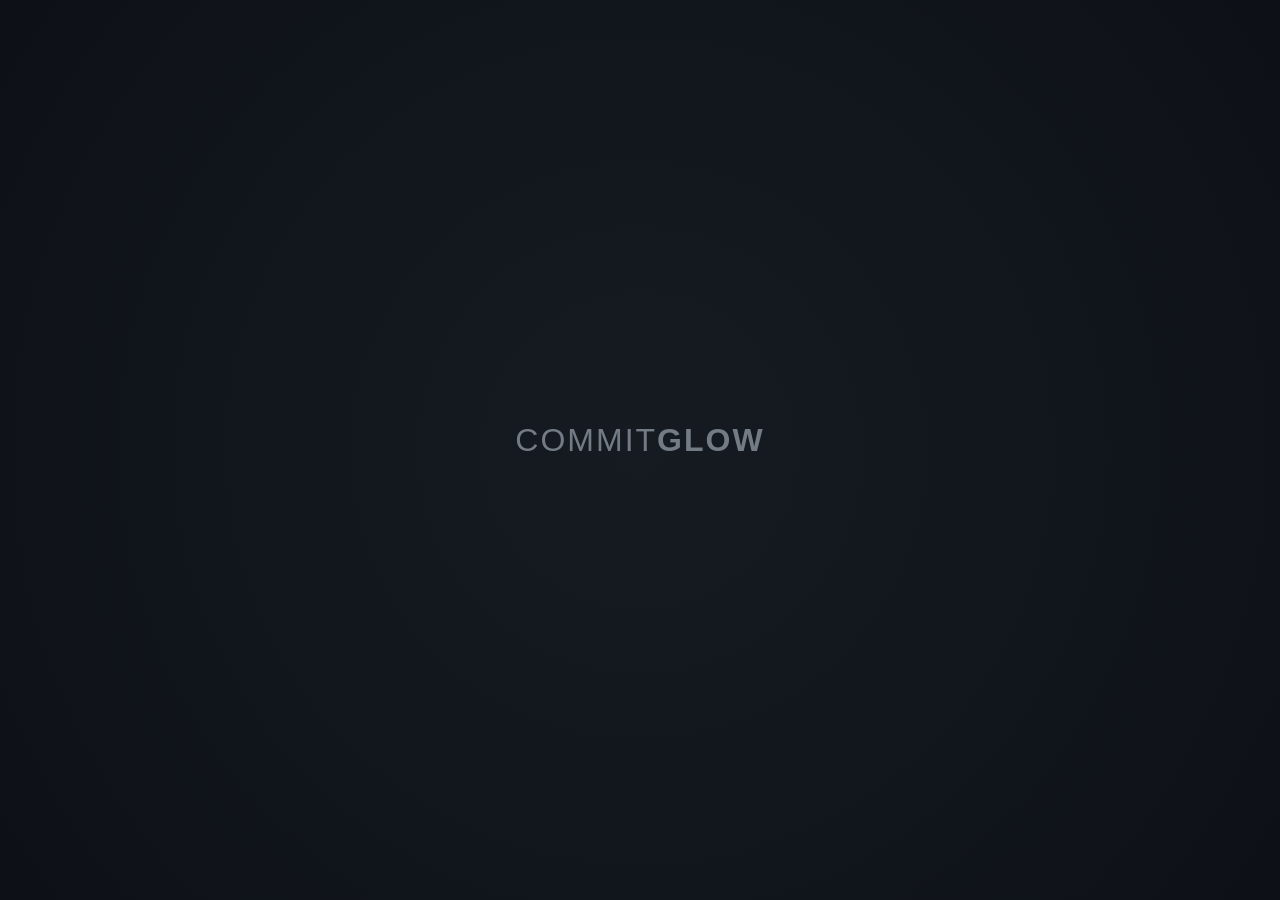
==== newtab.html @ a9b82a29 "Major: Transition to New Tab Override for automatic/native experience" ====
<!DOCTYPE html>
<html>
<head>
    <meta charset="UTF-8">
    <title>CommitGlow New Tab</title>
    <link rel="stylesheet" href="lib/github-calendar-responsive.css">
    <link rel="stylesheet" href="styles.css">
    <style>
        body {
            background-color: #0d1117;
            margin: 0;
            padding: 0;
            height: 100vh;
            display: flex;
            justify-content: center;
            align-items: center;
            color: #c9d1d9;
            font-family: -apple-system, BlinkMacSystemFont, "Segoe UI", Helvetica, Arial, sans-serif;
            overflow: hidden;
            /* Optional: Add a subtle gradient or background image here */
            background-image: radial-gradient(circle at center, #161b22 0%, #0d1117 100%);
        }
        
        .ntp-content {
            text-align: center;
            opacity: 0.8;
            transition: opacity 0.5s ease;
        }
        
        .ntp-content:hover {
            opacity: 1;
        }

        /* Override widget styles for center placement if desired, 
           but I'll keep it in the bottom-right as the user previously liked. */
    </style>
</head>
<body>
    <div class="ntp-content">
        <h1 style="font-weight: 200; letter-spacing: 2px; color: #8b949e; margin-bottom: 40px;">COMMIT<b>GLOW</b></h1>
    </div>

    <!-- The widget container -->
    <div id="commit-glow-widget"></div>

    <script src="lib/github-calendar.min.js"></script>
    <script src="newtab.js"></script>
</body>
</html>
---- lib/github-calendar-responsive.css ----
:root {
  --color-calendar-graph-day-bg: #dddbdb;
  --color-calendar-graph-day-L1-bg: #39dd34;
  --color-calendar-graph-day-L2-bg: #45a045;
  --color-calendar-graph-day-L3-bg: #047526;
  --color-calendar-graph-day-L4-bg: #0a4208;
}

.ContributionCalendar-day[data-level='0'] {
    background-color: var(--color-calendar-graph-day-bg);
}

.ContributionCalendar-day[data-level='1'] {
    background-color: var(--color-calendar-graph-day-L1-bg);
}

.ContributionCalendar-day[data-level='2'] {
    background-color: var(--color-calendar-graph-day-L2-bg);
}

.ContributionCalendar-day[data-level='3'] {
    background-color: var(--color-calendar-graph-day-L3-bg);
}

.ContributionCalendar-day[data-level='4'] {
    background-color: var(--color-calendar-graph-day-L4-bg);
}

table.ContributionCalendar-grid {
    margin-bottom: 0pt;
}

table.ContributionCalendar-grid td {
    padding: 4pt;
}

table.ContributionCalendar-grid td span.sr-only {
    display: none;
}

td.ContributionCalendar-label span[aria-hidden='true'] {
    font-size: 8pt;
    left: -1pt;
}

tool-tip {
    display: none;
}

.calendar .width-full > .float-left {
    display: none;
}

.calendar {
    font-family: Helvetica, arial;
    border: 1px solid #DDDDDD;
    border-radius: 3px;
    min-height: 243px;
    text-align: center;
    margin: 0 auto;
}

.calendar-graph text.wday,
.calendar-graph text.month {
    font-size: 10px;
    fill: #aaa;
}

div.px-md-5 {
    height: 2rem;
}

div.float-right {
    text-align: right;
    padding: 0 14px 10px 0;
    display: inline-block;
    float: right;
}

div.float-right div {
    display: inline-block;
    list-style: none;
    margin: 0 5px;
    position: relative;
    bottom: -1px;
    padding: 0;
}

div.float-right span.sr-only {
    display: none;
}

.contrib-legend .legend li {
    display: inline-block;
    width: 10px;
    height: 10px;
}

.text-small {
    font-size: 12px;
    color: #767676;
}

.calendar-graph {
    padding: 5px 0 0;
    text-align: center;
}

.contrib-column {
    padding: 15px 0;
    text-align: center;
    border-left: 1px solid #ddd;
    border-top: 1px solid #ddd;
    font-size: 11px;
}

.contrib-column-first {
    border-left: 0;
}

.table-column {
    box-sizing: border-box;
    display: table-cell;
    width: 1%;
    padding-right: 10px;
    padding-left: 10px;
    vertical-align: top;
}

.contrib-number {
    font-weight: 300;
    line-height: 1.3em;
    font-size: 24px;
    display: block;
    color: #333;
}

.calendar img.spinner {
    width: 70px;
    margin-top: 50px;
    min-height: 70px;
}

.monospace {
    text-align: center;
    color: #000;
    font-family: monospace;
}

.monospace a {
    color: #1D75AB;
    text-decoration: none;
}

.contrib-footer {
    font-size: 11px;
    padding: 0 10px 12px;
    text-align: left;
    width: 100%;
    box-sizing: border-box;
    height: 26px;
}

.left.text-muted {
    float: left;
    margin-left: 9px;
    color: #767676;
}
.left.text-muted a {
    color: #4078c0;
    text-decoration: none;
}
.left.text-muted a:hover,
.monospace a:hover {
    text-decoration: underline;
}

h2.f4.text-normal.mb-3 {
    display: none;
}

.float-left.text-gray {
    float: left;
}
#user-activity-overview{
    display:none;
}

.day-tooltip {
    white-space: nowrap;
    position: absolute;
    z-index: 99999;
    padding: 10px;
    font-size: 12px;
    color: #959da5;
    text-align: center;
    background: rgba(0,0,0,.85);
    border-radius: 3px;
    display: none;
    pointer-events: none;
}
.day-tooltip strong {
    color: #dfe2e5;
}
.day-tooltip.is-visible {
    display: block;
}
.day-tooltip:after {
    position: absolute;
    bottom: -10px;
    left: 50%;
    width: 5px; height: 5px;
    box-sizing: border-box;
    margin: 0 0 0 -5px;
    content: " ";
    border: 5px solid transparent;
    border-top-color: rgba(0,0,0,.85)
}

text.ContributionCalendar-label {
    fill: #ccc;
    font-size: 11px;
}

@media screen and (max-width: 768px) {
    .table-column {
        display: block;
        width: 100%;
    }
}
---- styles.css ----
/* CommitGlow Styles - Small Widget Refinement */
:host {
    all: initial;
    display: block;
    position: fixed;
    bottom: 20px;
    right: 20px;
    z-index: 2147483647;
    width: 380px;
    font-family: -apple-system, BlinkMacSystemFont, "Segoe UI", Helvetica, Arial, sans-serif;
}

.widget-container {
    background: rgba(13, 17, 23, 0.95);
    backdrop-filter: blur(12px);
    border: 1px solid rgba(48, 54, 61, 0.8);
    border-radius: 12px;
    box-shadow: 0 12px 40px rgba(0, 0, 0, 0.6);
    padding: 12px;
    color: #c9d1d9;
    position: relative;
    user-select: none;
    overflow: hidden;
}

.widget-header {
    display: flex;
    justify-content: space-between;
    align-items: center;
    margin-bottom: 8px;
    border-bottom: 1px solid rgba(48, 54, 61, 0.5);
    padding-bottom: 6px;
}

.title {
    font-size: 12px;
    font-weight: 600;
    color: #238636;
    display: flex;
    align-items: center;
    gap: 6px;
}

.title::before {
    content: '';
    display: inline-block;
    width: 8px;
    height: 8px;
    background: #238636;
    border-radius: 2px;
    box-shadow: 0 0 6px #238636;
}

.close-btn {
    background: none;
    border: none;
    color: #8b949e;
    font-size: 16px;
    cursor: pointer;
    line-height: 1;
    padding: 2px 6px;
    border-radius: 4px;
}

.close-btn:hover {
    background: rgba(240, 246, 252, 0.1);
    color: #f0f6fc;
}

/* Calendar Resizing for Widget */
.calendar {
    min-height: auto !important;
    border: none !important;
    background: transparent !important;
    font-size: 10px !important;
}

.calendar .js-yearly-contributions {
    margin-top: 0 !important;
}

.calendar table.js-calendar-graph-table {
    border-spacing: 2px !important;
    transform: scale(0.95);
    transform-origin: top left;
}

.calendar .contrib-column {
    padding: 8px 0 !important;
    border: none !important;
}

.calendar .contrib-number {
    font-size: 14px !important;
    color: #f0f6fc !important;
}

.calendar .text-muted {
    font-size: 9px !important;
    color: #8b949e !important;
}

.calendar rect.ContributionCalendar-day {
    rx: 1;
    ry: 1;
}

.calendar text.ContributionCalendar-label {
    fill: #8b949e !important;
    font-size: 8px !important;
}

.fallback-img {
    width: 100%;
    border-radius: 6px;
    filter: brightness(0.8) contrast(1.2);
}

.streak-info {
    font-size: 10px;
    color: #8b949e;
    text-align: center;
    margin-top: 4px;
}

.loading-msg {
    text-align: center;
    padding: 20px;
    font-size: 12px;
    color: #8b949e;
}
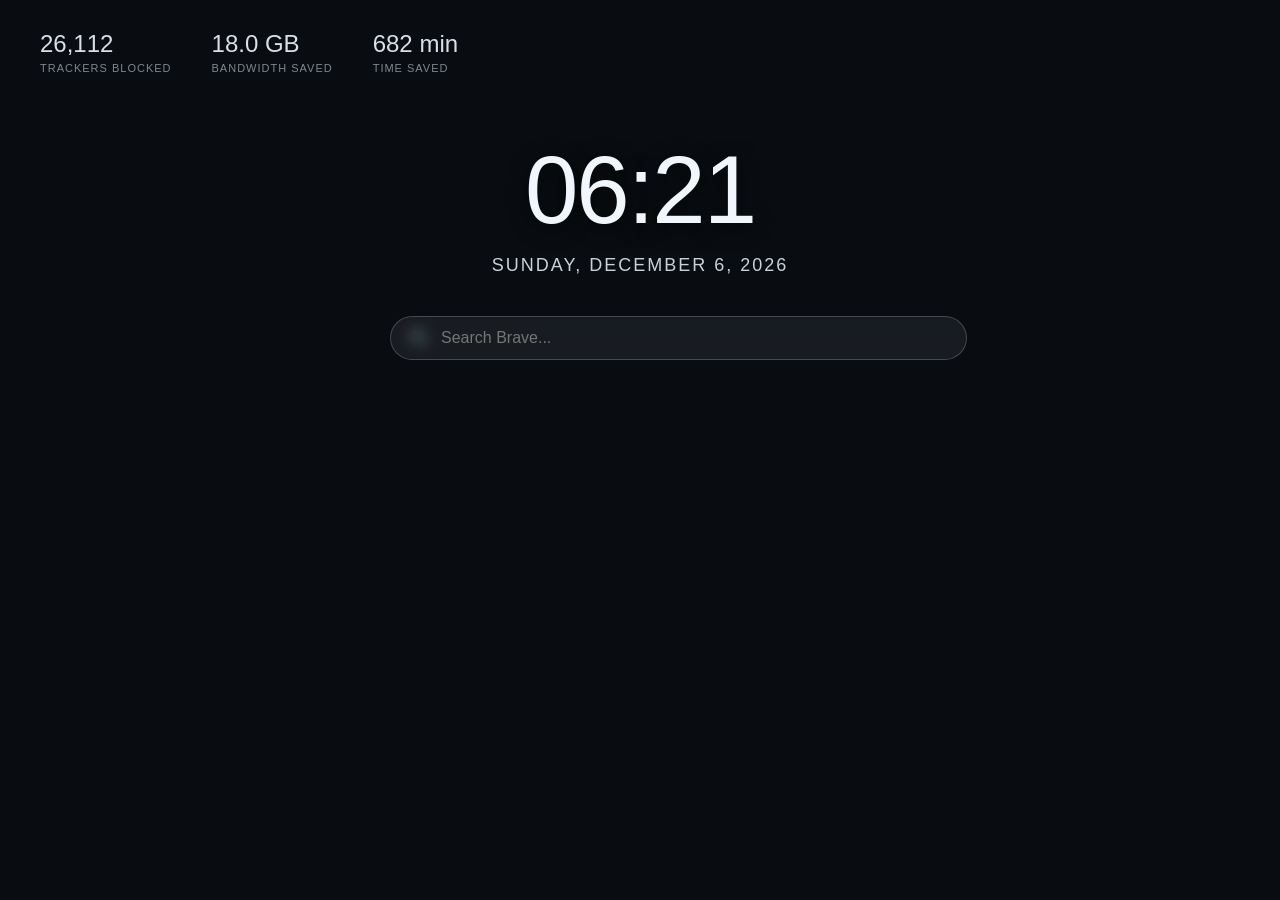
==== commit cc9d7f16: "Final: Premium 'Brave-Glow' Dashboard with Clock, Stats, and Search" ====
--- a/newtab.html
+++ b/newtab.html
@@ -2,45 +2,39 @@
 <html>
 <head>
     <meta charset="UTF-8">
-    <title>CommitGlow New Tab</title>
+    <title>CommitGlow Dashboard</title>
     <link rel="stylesheet" href="lib/github-calendar-responsive.css">
     <link rel="stylesheet" href="styles.css">
-    <style>
-        body {
-            background-color: #0d1117;
-            margin: 0;
-            padding: 0;
-            height: 100vh;
-            display: flex;
-            justify-content: center;
-            align-items: center;
-            color: #c9d1d9;
-            font-family: -apple-system, BlinkMacSystemFont, "Segoe UI", Helvetica, Arial, sans-serif;
-            overflow: hidden;
-            /* Optional: Add a subtle gradient or background image here */
-            background-image: radial-gradient(circle at center, #161b22 0%, #0d1117 100%);
-        }
-        
-        .ntp-content {
-            text-align: center;
-            opacity: 0.8;
-            transition: opacity 0.5s ease;
-        }
-        
-        .ntp-content:hover {
-            opacity: 1;
-        }
-
-        /* Override widget styles for center placement if desired, 
-           but I'll keep it in the bottom-right as the user previously liked. */
-    </style>
 </head>
-<body>
-    <div class="ntp-content">
-        <h1 style="font-weight: 200; letter-spacing: 2px; color: #8b949e; margin-bottom: 40px;">COMMIT<b>GLOW</b></h1>
+<body id="bg-body">
+    <!-- Brave-Style Stats -->
+    <div class="stats-header">
+        <div class="stat-item">
+            <span class="stat-value" id="stat-trackers">14,281</span>
+            <span class="stat-label">Trackers Blocked</span>
+        </div>
+        <div class="stat-item">
+            <span class="stat-value" id="stat-bandwidth">1.4 GB</span>
+            <span class="stat-label">Bandwidth Saved</span>
+        </div>
+        <div class="stat-item">
+            <span class="stat-value" id="stat-time">12 min</span>
+            <span class="stat-label">Time Saved</span>
+        </div>
     </div>
 
-    <!-- The widget container -->
+    <!-- Central Clock & Search -->
+    <div class="center-content">
+        <div id="clock">00:00</div>
+        <div id="date">JANUARY 1, 2026</div>
+        
+        <form action="https://search.brave.com/search" method="GET" class="search-container">
+            <span class="search-icon">🔍</span>
+            <input type="text" name="q" placeholder="Search Brave..." autocomplete="off">
+        </form>
+    </div>
+
+    <!-- The Glow Widget -->
     <div id="commit-glow-widget"></div>
 
     <script src="lib/github-calendar.min.js"></script>
--- a/styles.css
+++ b/styles.css
@@ -1,131 +1,140 @@
-/* CommitGlow Styles - Small Widget Refinement */
-:host {
-    all: initial;
-    display: block;
-    position: fixed;
-    bottom: 20px;
-    right: 20px;
-    z-index: 2147483647;
-    width: 380px;
-    font-family: -apple-system, BlinkMacSystemFont, "Segoe UI", Helvetica, Arial, sans-serif;
+/* Custom New Tab - Brave Aesthetic */
+body {
+    background-color: #0d1117;
+    margin: 0;
+    padding: 0;
+    height: 100vh;
+    display: flex;
+    flex-direction: column;
+    justify-content: space-between;
+    align-items: center;
+    color: #f0f6fc;
+    font-family: -apple-system, BlinkMacSystemFont, "Segoe UI", Roboto, Helvetica, Arial, sans-serif;
+    overflow: hidden;
+    position: relative;
+    background-size: cover;
+    background-position: center;
+    transition: background-image 1s ease-in-out;
+}
+
+body::before {
+    content: '';
+    position: absolute;
+    top: 0; left: 0; right: 0; bottom: 0;
+    background: rgba(0, 0, 0, 0.3); /* Global overlay for readability */
+    z-index: 1;
+}
+
+/* Stats Header */
+.stats-header {
+    position: absolute;
+    top: 30px;
+    left: 40px;
+    z-index: 10;
+    display: flex;
+    gap: 40px;
+    opacity: 0.9;
+}
+
+.stat-item {
+    display: flex;
+    flex-direction: column;
+}
+
+.stat-value {
+    font-size: 24px;
+    font-weight: 300;
+}
+
+.stat-label {
+    font-size: 11px;
+    text-transform: uppercase;
+    letter-spacing: 1px;
+    color: #8b949e;
+    margin-top: 4px;
+}
+
+/* Center Clock & Search */
+.center-content {
+    z-index: 10;
+    display: flex;
+    flex-direction: column;
+    align-items: center;
+    margin-top: 15vh;
+}
+
+#clock {
+    font-size: 96px;
+    font-weight: 200;
+    letter-spacing: -2px;
+    margin-bottom: 10px;
+    text-shadow: 0 4px 20px rgba(0,0,0,0.5);
+}
+
+#date {
+    font-size: 18px;
+    font-weight: 400;
+    color: #c9d1d9;
+    margin-bottom: 40px;
+    text-transform: uppercase;
+    letter-spacing: 2px;
+}
+
+.search-container {
+    width: 500px;
+    position: relative;
+}
+
+.search-container input {
+    width: 100%;
+    background: rgba(48, 54, 61, 0.4);
+    backdrop-filter: blur(8px);
+    border: 1px solid rgba(255, 255, 255, 0.2);
+    border-radius: 30px;
+    padding: 12px 25px;
+    padding-left: 50px;
+    color: #f0f6fc;
+    font-size: 16px;
+    outline: none;
+    transition: all 0.3s ease;
+}
+
+.search-container input:focus {
+    background: rgba(48, 54, 61, 0.7);
+    border-color: #238636;
+    box-shadow: 0 0 20px rgba(35, 134, 54, 0.3);
+}
+
+.search-icon {
+    position: absolute;
+    left: 20px;
+    top: 50%;
+    transform: translateY(-50%);
+    color: #8b949e;
+}
+
+/* Footer Widget */
+#commit-glow-widget {
+    position: absolute;
+    bottom: 30px;
+    right: 40px;
+    z-index: 10;
 }
 
 .widget-container {
-    background: rgba(13, 17, 23, 0.95);
-    backdrop-filter: blur(12px);
-    border: 1px solid rgba(48, 54, 61, 0.8);
-    border-radius: 12px;
-    box-shadow: 0 12px 40px rgba(0, 0, 0, 0.6);
-    padding: 12px;
-    color: #c9d1d9;
-    position: relative;
-    user-select: none;
-    overflow: hidden;
+    background: rgba(13, 17, 23, 0.75) !important;
+    backdrop-filter: blur(15px) !important;
+    border: 1px solid rgba(255, 255, 255, 0.1) !important;
+    width: 400px !important;
 }
 
-.widget-header {
-    display: flex;
-    justify-content: space-between;
-    align-items: center;
-    margin-bottom: 8px;
-    border-bottom: 1px solid rgba(48, 54, 61, 0.5);
-    padding-bottom: 6px;
+.widget-header .title {
+    color: #39dd34 !important;
+    font-size: 12px !important;
 }
 
-.title {
-    font-size: 12px;
-    font-weight: 600;
-    color: #238636;
-    display: flex;
-    align-items: center;
-    gap: 6px;
+/* Library Overrides for NTP */
+.calendar {
+    transform: scale(0.9);
+    transform-origin: bottom right;
 }
-
-.title::before {
-    content: '';
-    display: inline-block;
-    width: 8px;
-    height: 8px;
-    background: #238636;
-    border-radius: 2px;
-    box-shadow: 0 0 6px #238636;
-}
-
-.close-btn {
-    background: none;
-    border: none;
-    color: #8b949e;
-    font-size: 16px;
-    cursor: pointer;
-    line-height: 1;
-    padding: 2px 6px;
-    border-radius: 4px;
-}
-
-.close-btn:hover {
-    background: rgba(240, 246, 252, 0.1);
-    color: #f0f6fc;
-}
-
-/* Calendar Resizing for Widget */
-.calendar {
-    min-height: auto !important;
-    border: none !important;
-    background: transparent !important;
-    font-size: 10px !important;
-}
-
-.calendar .js-yearly-contributions {
-    margin-top: 0 !important;
-}
-
-.calendar table.js-calendar-graph-table {
-    border-spacing: 2px !important;
-    transform: scale(0.95);
-    transform-origin: top left;
-}
-
-.calendar .contrib-column {
-    padding: 8px 0 !important;
-    border: none !important;
-}
-
-.calendar .contrib-number {
-    font-size: 14px !important;
-    color: #f0f6fc !important;
-}
-
-.calendar .text-muted {
-    font-size: 9px !important;
-    color: #8b949e !important;
-}
-
-.calendar rect.ContributionCalendar-day {
-    rx: 1;
-    ry: 1;
-}
-
-.calendar text.ContributionCalendar-label {
-    fill: #8b949e !important;
-    font-size: 8px !important;
-}
-
-.fallback-img {
-    width: 100%;
-    border-radius: 6px;
-    filter: brightness(0.8) contrast(1.2);
-}
-
-.streak-info {
-    font-size: 10px;
-    color: #8b949e;
-    text-align: center;
-    margin-top: 4px;
-}
-
-.loading-msg {
-    text-align: center;
-    padding: 20px;
-    font-size: 12px;
-    color: #8b949e;
-}
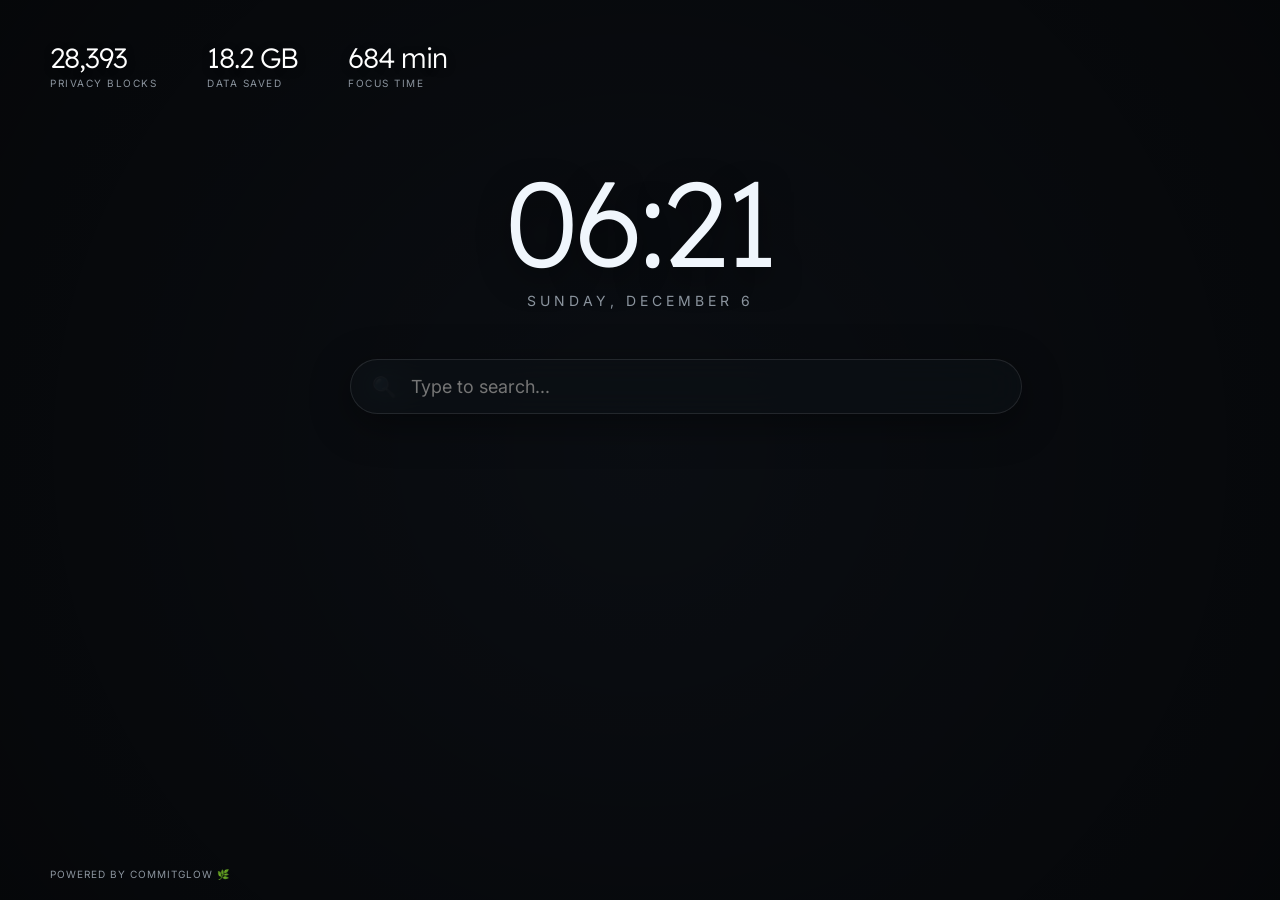
==== commit 02a5e390: "Aesthetic Overhaul: Premium Glassmorphism, Lexend Typography, and Smooth Animations" ====
--- a/newtab.html
+++ b/newtab.html
@@ -1,41 +1,46 @@
 <!DOCTYPE html>
-<html>
+<html lang="en">
 <head>
     <meta charset="UTF-8">
+    <meta name="viewport" content="width=device-width, initial-scale=1.0">
     <title>CommitGlow Dashboard</title>
     <link rel="stylesheet" href="lib/github-calendar-responsive.css">
     <link rel="stylesheet" href="styles.css">
 </head>
 <body id="bg-body">
-    <!-- Brave-Style Stats -->
-    <div class="stats-header">
+    <!-- Premium Stats Header -->
+    <header class="stats-header">
         <div class="stat-item">
             <span class="stat-value" id="stat-trackers">14,281</span>
-            <span class="stat-label">Trackers Blocked</span>
+            <span class="stat-label">Privacy Blocks</span>
         </div>
         <div class="stat-item">
             <span class="stat-value" id="stat-bandwidth">1.4 GB</span>
-            <span class="stat-label">Bandwidth Saved</span>
+            <span class="stat-label">Data Saved</span>
         </div>
         <div class="stat-item">
             <span class="stat-value" id="stat-time">12 min</span>
-            <span class="stat-label">Time Saved</span>
+            <span class="stat-label">Focus Time</span>
         </div>
-    </div>
+    </header>
 
-    <!-- Central Clock & Search -->
-    <div class="center-content">
+    <!-- Central Hero (Clock & Search) -->
+    <main class="hero">
         <div id="clock">00:00</div>
         <div id="date">JANUARY 1, 2026</div>
         
         <form action="https://search.brave.com/search" method="GET" class="search-container">
             <span class="search-icon">🔍</span>
-            <input type="text" name="q" placeholder="Search Brave..." autocomplete="off">
+            <input type="text" name="q" placeholder="Type to search..." autocomplete="off">
         </form>
-    </div>
+    </main>
 
     <!-- The Glow Widget -->
-    <div id="commit-glow-widget"></div>
+    <aside id="commit-glow-widget"></aside>
+
+    <footer style="position: absolute; bottom: 20px; left: 50px; z-index: 10; font-size: 10px; color: #8b949e; letter-spacing: 1px; text-transform: uppercase;">
+        Powered by CommitGlow 🌿
+    </footer>
 
     <script src="lib/github-calendar.min.js"></script>
     <script src="newtab.js"></script>
--- a/styles.css
+++ b/styles.css
@@ -1,140 +1,208 @@
-/* Custom New Tab - Brave Aesthetic */
+@import url('https://fonts.googleapis.com/css2?family=Inter:wght@200;400;600&family=Lexend:wght@300;600&display=swap');
+
+:root {
+    --bg-dark: #0d1117;
+    --accent-green: #238636;
+    --glass-bg: rgba(13, 17, 23, 0.6);
+    --glass-border: rgba(255, 255, 255, 0.1);
+    --text-main: #f0f6fc;
+    --text-muted: #8b949e;
+}
+
 body {
-    background-color: #0d1117;
+    background: var(--bg-dark);
     margin: 0;
     padding: 0;
     height: 100vh;
     display: flex;
     flex-direction: column;
-    justify-content: space-between;
     align-items: center;
-    color: #f0f6fc;
-    font-family: -apple-system, BlinkMacSystemFont, "Segoe UI", Roboto, Helvetica, Arial, sans-serif;
+    color: var(--text-main);
+    font-family: 'Inter', sans-serif;
     overflow: hidden;
     position: relative;
     background-size: cover;
     background-position: center;
-    transition: background-image 1s ease-in-out;
-}
-
-body::before {
+    transition: background-image 1.5s ease;
+}
+
+body::after {
     content: '';
     position: absolute;
     top: 0; left: 0; right: 0; bottom: 0;
-    background: rgba(0, 0, 0, 0.3); /* Global overlay for readability */
+    background: radial-gradient(circle at center, rgba(0,0,0,0.2) 0%, rgba(0,0,0,0.6) 100%);
     z-index: 1;
-}
-
-/* Stats Header */
+    pointer-events: none;
+}
+
+/* Premium Header Stats */
 .stats-header {
     position: absolute;
-    top: 30px;
-    left: 40px;
+    top: 40px;
+    left: 50px;
     z-index: 10;
     display: flex;
-    gap: 40px;
-    opacity: 0.9;
+    gap: 50px;
 }
 
 .stat-item {
     display: flex;
     flex-direction: column;
+    animation: fadeInDown 0.8s ease-out;
 }
 
 .stat-value {
-    font-size: 24px;
+    font-family: 'Lexend', sans-serif;
+    font-size: 28px;
     font-weight: 300;
+    letter-spacing: -1px;
+    color: #fff;
+    text-shadow: 0 2px 10px rgba(0,0,0,0.3);
 }
 
 .stat-label {
-    font-size: 11px;
+    font-size: 10px;
     text-transform: uppercase;
-    letter-spacing: 1px;
-    color: #8b949e;
-    margin-top: 4px;
-}
-
-/* Center Clock & Search */
-.center-content {
+    letter-spacing: 1.5px;
+    color: var(--text-muted);
+    margin-top: 2px;
+}
+
+/* Central Hero Section */
+.hero {
     z-index: 10;
     display: flex;
     flex-direction: column;
     align-items: center;
-    margin-top: 15vh;
+    margin-top: 18vh;
+    animation: fadeInUp 1s ease-out;
 }
 
 #clock {
-    font-size: 96px;
-    font-weight: 200;
-    letter-spacing: -2px;
-    margin-bottom: 10px;
-    text-shadow: 0 4px 20px rgba(0,0,0,0.5);
+    font-family: 'Lexend', sans-serif;
+    font-size: 120px;
+    font-weight: 300;
+    letter-spacing: -4px;
+    line-height: 1;
+    text-shadow: 0 10px 30px rgba(0,0,0,0.5);
 }
 
 #date {
-    font-size: 18px;
+    font-size: 14px;
     font-weight: 400;
-    color: #c9d1d9;
-    margin-bottom: 40px;
+    color: var(--text-muted);
+    margin-top: 10px;
+    margin-bottom: 50px;
     text-transform: uppercase;
-    letter-spacing: 2px;
-}
-
+    letter-spacing: 4px;
+}
+
+/* Premium Search Bar */
 .search-container {
-    width: 500px;
+    width: 580px;
     position: relative;
+    transition: transform 0.3s ease;
+}
+
+.search-container:focus-within {
+    transform: scale(1.02);
 }
 
 .search-container input {
     width: 100%;
-    background: rgba(48, 54, 61, 0.4);
-    backdrop-filter: blur(8px);
-    border: 1px solid rgba(255, 255, 255, 0.2);
-    border-radius: 30px;
-    padding: 12px 25px;
-    padding-left: 50px;
-    color: #f0f6fc;
-    font-size: 16px;
+    background: var(--glass-bg);
+    backdrop-filter: blur(20px);
+    -webkit-backdrop-filter: blur(20px);
+    border: 1px solid var(--glass-border);
+    border-radius: 40px;
+    padding: 16px 30px;
+    padding-left: 60px;
+    color: #fff;
+    font-size: 18px;
+    font-family: 'Inter', sans-serif;
     outline: none;
-    transition: all 0.3s ease;
+    box-shadow: 0 10px 40px rgba(0,0,0,0.4);
+    transition: all 0.4s cubic-bezier(0.175, 0.885, 0.32, 1.275);
 }
 
 .search-container input:focus {
-    background: rgba(48, 54, 61, 0.7);
-    border-color: #238636;
-    box-shadow: 0 0 20px rgba(35, 134, 54, 0.3);
+    border-color: var(--accent-green);
+    background: rgba(13, 17, 23, 0.8);
+    box-shadow: 0 15px 50px rgba(35, 134, 54, 0.2);
 }
 
 .search-icon {
     position: absolute;
-    left: 20px;
+    left: 22px;
     top: 50%;
     transform: translateY(-50%);
-    color: #8b949e;
-}
-
-/* Footer Widget */
+    font-size: 20px;
+    opacity: 0.5;
+}
+
+/* The Widget - Integrated */
 #commit-glow-widget {
     position: absolute;
-    bottom: 30px;
-    right: 40px;
+    bottom: 40px;
+    right: 50px;
     z-index: 10;
+    animation: fadeIn 1.5s ease;
 }
 
 .widget-container {
-    background: rgba(13, 17, 23, 0.75) !important;
-    backdrop-filter: blur(15px) !important;
-    border: 1px solid rgba(255, 255, 255, 0.1) !important;
-    width: 400px !important;
+    background: var(--glass-bg) !important;
+    backdrop-filter: blur(25px) !important;
+    -webkit-backdrop-filter: blur(25px) !important;
+    border: 1px solid var(--glass-border) !important;
+    border-radius: 20px !important;
+    width: 420px !important;
+    padding: 20px !important;
+    box-shadow: 0 20px 60px rgba(0,0,0,0.5) !important;
+}
+
+.widget-header {
+    border-bottom: none !important;
+    margin-bottom: 20px !important;
 }
 
 .widget-header .title {
-    color: #39dd34 !important;
-    font-size: 12px !important;
-}
-
-/* Library Overrides for NTP */
+    font-family: 'Lexend', sans-serif !important;
+    text-transform: uppercase !important;
+    letter-spacing: 1px !important;
+    font-size: 10px !important;
+}
+
 .calendar {
-    transform: scale(0.9);
-    transform-origin: bottom right;
-}
+    transform: scale(1);
+    margin-top: 10px !important;
+}
+
+.calendar rect.ContributionCalendar-day {
+    rx: 3; ry: 3;
+    transition: transform 0.2s ease;
+}
+
+.calendar rect.ContributionCalendar-day:hover {
+    transform: scale(1.2);
+    stroke: #fff;
+    stroke-width: 1px;
+}
+
+/* Animations */
+@keyframes fadeInUp {
+    from { opacity: 0; transform: translateY(30px); }
+    to { opacity: 1; transform: translateY(0); }
+}
+
+@keyframes fadeInDown {
+    from { opacity: 0; transform: translateY(-20px); }
+    to { opacity: 1; transform: translateY(0); }
+}
+
+@keyframes fadeIn {
+    from { opacity: 0; }
+    to { opacity: 1; }
+}
+
+/* Custom Scrollbar (Invisible but functional) */
+::-webkit-scrollbar { display: none; }
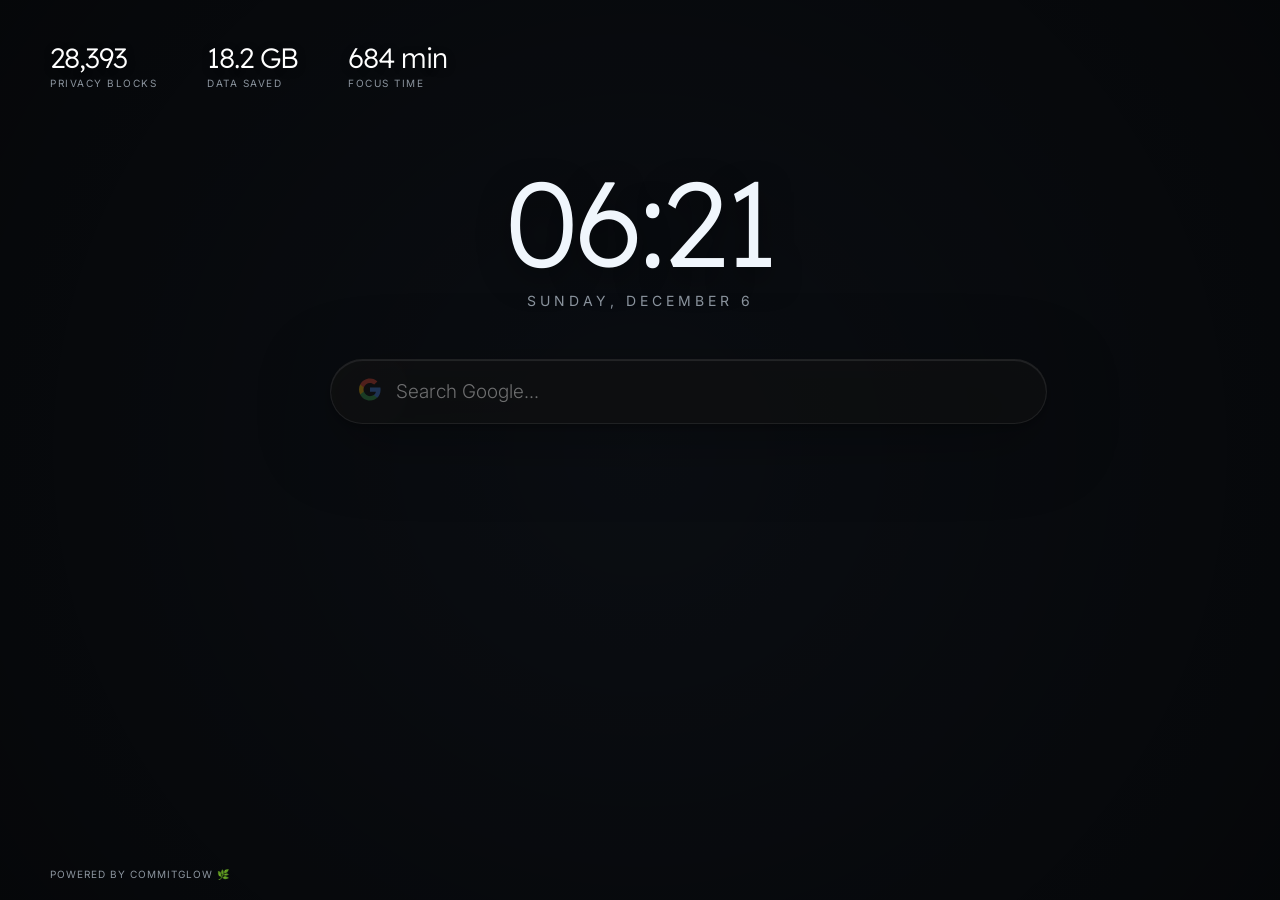
==== commit 2769cd56: "UI: Switched to Google Search branding and engine" ====
--- a/newtab.html
+++ b/newtab.html
@@ -29,9 +29,16 @@
         <div id="clock">00:00</div>
         <div id="date">JANUARY 1, 2026</div>
         
-        <form action="https://search.brave.com/search" method="GET" class="search-container">
-            <span class="search-icon">🔍</span>
-            <input type="text" name="q" placeholder="Type to search..." autocomplete="off">
+        <form action="https://www.google.com/search" method="GET" class="search-container">
+            <div class="search-icon">
+                <svg viewBox="0 0 24 24" width="24" height="24">
+                    <path d="M22.56 12.25c0-.78-.07-1.53-.2-2.25H12v4.26h5.92c-.26 1.37-1.04 2.53-2.21 3.31v2.77h3.57c2.08-1.92 3.28-4.74 3.28-8.09z" fill="#4285F4"/>
+                    <path d="M12 23c2.97 0 5.46-.98 7.28-2.66l-3.57-2.77c-1 .67-2.28 1.06-3.71 1.06-2.86 0-5.29-1.93-6.16-4.53H2.18v2.84C3.99 20.53 7.7 23 12 23z" fill="#34A853"/>
+                    <path d="M5.84 14.09c-.22-.66-.35-1.36-.35-2.09s.13-1.43.35-2.09V7.07H2.18C1.43 8.55 1 10.22 1 12s.43 3.45 1.18 4.93l3.66-2.84z" fill="#FBBC05"/>
+                    <path d="M12 5.38c1.62 0 3.06.56 4.21 1.66l3.15-3.15C17.45 2.09 14.97 1 12 1 7.7 1 3.99 3.47 2.18 7.07l3.66 2.84c.87-2.6 3.3-4.53 6.16-4.53z" fill="#EA4335"/>
+                </svg>
+            </div>
+            <input type="text" name="q" placeholder="Search Google..." autocomplete="off">
         </form>
     </main>
 
--- a/styles.css
+++ b/styles.css
@@ -97,47 +97,65 @@
     letter-spacing: 4px;
 }
 
-/* Premium Search Bar */
+/* Premium Search Bar - Refined */
 .search-container {
-    width: 580px;
+    width: 620px;
     position: relative;
-    transition: transform 0.3s ease;
+    transition: all 0.4s cubic-bezier(0.165, 0.84, 0.44, 1);
+    filter: drop-shadow(0 15px 35px rgba(0,0,0,0.5));
 }
 
 .search-container:focus-within {
-    transform: scale(1.02);
+    transform: translateY(-2px) scale(1.01);
 }
 
 .search-container input {
     width: 100%;
-    background: var(--glass-bg);
-    backdrop-filter: blur(20px);
-    -webkit-backdrop-filter: blur(20px);
-    border: 1px solid var(--glass-border);
-    border-radius: 40px;
-    padding: 16px 30px;
-    padding-left: 60px;
+    background: rgba(18, 18, 18, 0.5);
+    backdrop-filter: blur(30px) saturate(150%);
+    -webkit-backdrop-filter: blur(30px) saturate(150%);
+    border: 1px solid rgba(255, 255, 255, 0.08); /* Minimal border */
+    border-radius: 100px; /* Perfect pill */
+    padding: 20px 30px;
+    padding-left: 65px;
     color: #fff;
-    font-size: 18px;
+    font-size: 19px;
     font-family: 'Inter', sans-serif;
     outline: none;
-    box-shadow: 0 10px 40px rgba(0,0,0,0.4);
-    transition: all 0.4s cubic-bezier(0.175, 0.885, 0.32, 1.275);
+    transition: all 0.4s cubic-bezier(0.165, 0.84, 0.44, 1);
+    box-shadow: 
+        inset 0 1px 1px rgba(255,255,255,0.1),
+        0 4px 6px rgba(0,0,0,0.2);
+}
+
+.search-container input::placeholder {
+    color: rgba(255, 255, 255, 0.4);
+    font-weight: 300;
 }
 
 .search-container input:focus {
-    border-color: var(--accent-green);
-    background: rgba(13, 17, 23, 0.8);
-    box-shadow: 0 15px 50px rgba(35, 134, 54, 0.2);
+    background: rgba(18, 18, 18, 0.7);
+    border-color: rgba(35, 134, 54, 0.6);
+    box-shadow: 
+        inset 0 1px 1px rgba(255,255,255,0.05),
+        0 0 0 4px rgba(35, 134, 54, 0.15),
+        0 20px 40px rgba(0,0,0,0.4);
 }
 
 .search-icon {
     position: absolute;
-    left: 22px;
+    left: 28px;
     top: 50%;
     transform: translateY(-50%);
-    font-size: 20px;
-    opacity: 0.5;
+    font-size: 22px;
+    opacity: 0.6;
+    color: var(--text-muted);
+    transition: all 0.3s ease;
+}
+
+.search-container:focus-within .search-icon {
+    color: var(--accent-green);
+    opacity: 1;
 }
 
 /* The Widget - Integrated */
